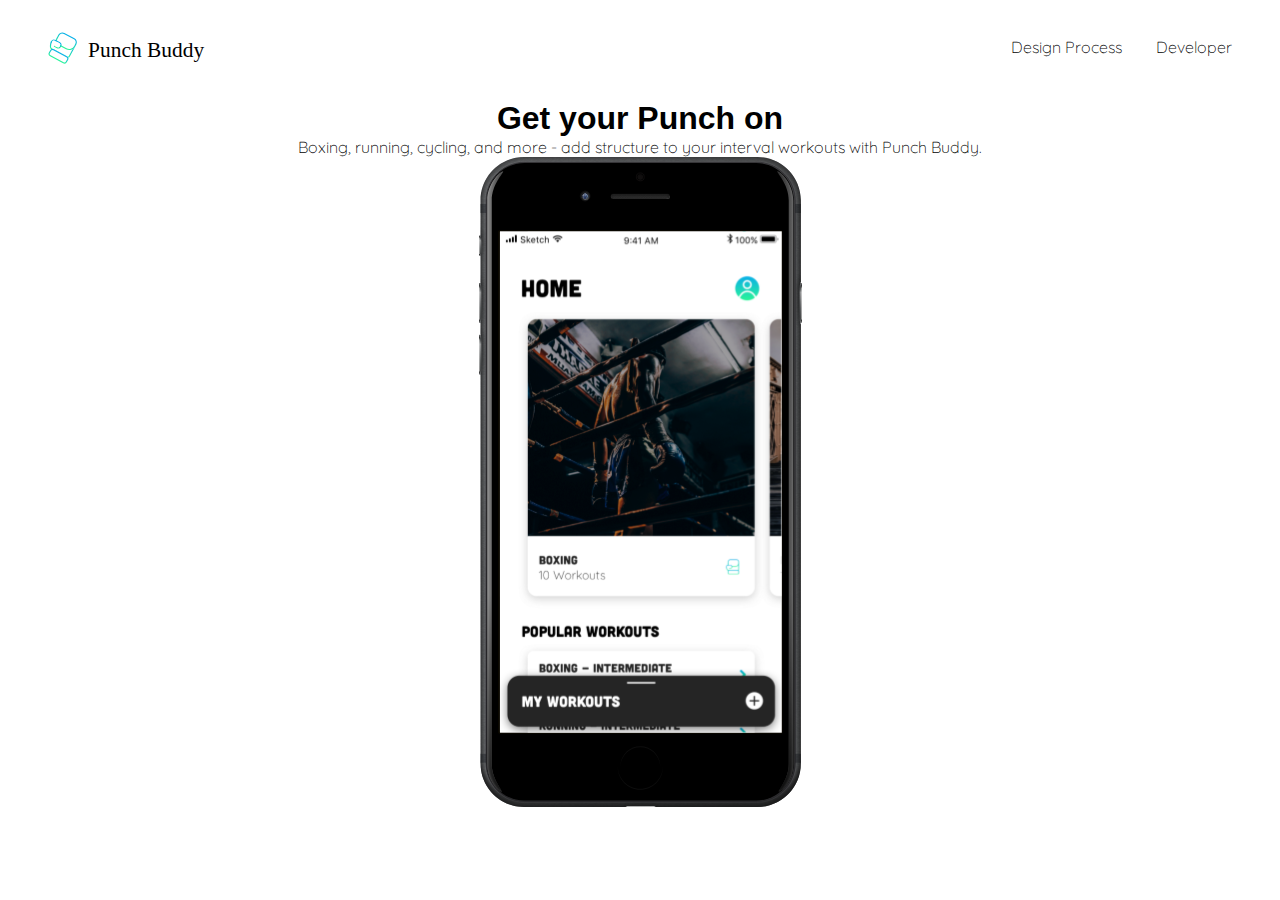
==== index.html @ 648a5d00 "Landing page" ====
<!DOCTYPE html>
<html>
  <!--[if lt IE 9]>
  <script>
  (function(){
    var ef = function(){};
    window.console = window.console || {log:ef,warn:ef,error:ef,dir:ef};
  }());
  </script>
  <script src="//cdnjs.cloudflare.com/ajax/libs/html5shiv/3.7.2/html5shiv.min.js"></script>
  <script src="//cdnjs.cloudflare.com/ajax/libs/html5shiv/3.7.2/html5shiv-printshiv.min.js"></script>
  <script src="//cdnjs.cloudflare.com/ajax/libs/es5-shim/3.4.0/es5-shim.js"></script>
  <script src="//cdnjs.cloudflare.com/ajax/libs/es5-shim/3.4.0/es5-sham.js"></script>
  <![endif]-->
  <head>
    <meta charset="UTF-8">
    <meta name="viewport" content="width=device-width, user-scalable=no, initial-scale=1.0, maximum-scale=1.0, minimum-scale=1.0">
    <meta name="description" content="Boxing, running, cycling, and more - add structure to your interval workouts with Punch Buddy.">
    <title>Punch Buddy</title>
    <link rel="icon" type="image/png" href="public/media/icon.png">
    <link rel="stylesheet" type="text/css" href="styles.css">
    <!-- Latest compiled and minified CSS -->
    <!--link rel="stylesheet" href="https://maxcdn.bootstrapcdn.com/bootstrap/latest/css/bootstrap.min.css"-->
    <link href="https://fonts.googleapis.com/css?family=Quicksand:300" rel="stylesheet">
  </head>

  <body>
    <nav class="nav-bar">
      <span class="left nav-left">
        <a href="index.html"><img class="inline" id="logo" src="media/logo_full.svg"/></a>
      </span>
      <span class="right nav-right">
        <a href="process.html"><p class="inline">Design Process</p></a>
        <a href="http://cristobalgrana.me/"><p class="inline">Developer</p></a>
      </span>
    </nav>
    <div class="hero center">
      <span class="left">
        <h1>Get your Punch on</h1>
        <p>Boxing, running, cycling, and more - add structure to your interval workouts with Punch Buddy.</p>
      </span>
      <img class="inline" src="media/screen_home.svg"/>
    </div>
  </body>
</html>
---- styles.css ----
* {
  margin: 0;
  padding: 0;
}

body {
  font-family: "Quicksand", sans-serif !important;
  font-weight: 300 !important;
}

.left {
  text-align: : left;
}

.right {
  text-align: : right;
}

.center {
  text-align: center;
}

.inline {
  display: inline;
}

a {
  text-decoration: none;
  color: black;
  margin-left: 30px;
}

a:active {
  color: black;
}

h1, h2, h3 {
  font-family: "Cubano", sans-serif;
}

.nav-bar {
  position: relative;
  top: 0;
  left: 0;
  padding: 2rem 3rem;
}

.nav-bar #logo {
  height: 2rem;
}

.nav-right {
  float: right;
  padding-top: 5px;
}

.nav-left a {
  margin: 0;
}

.nav-bar p {
  position: relative;
}

.nav-bar p::before {
  content: "";
  position: absolute;
  border-radius: 16px;
  width: 100%;
  height: 2px;
  bottom: 0;
  left: 0;
  opacity: 0;
  background: linear-gradient(to right, #08aeea, #2af598);
  -webkit-transform: translateY(200%);
  transform: translateY(200%);
  -webkit-transition: all 0.2s ease-in-out 0s;
  transition: all 0.2s ease-in-out 0s;
}

.nav-bar p:hover::before {
  opacity: 1;
 -webkit-transform: translateY(100%);
 transform: translateY(100%);
}

#process::before {
  content: "";
  position: absolute;
  border-radius: 16px;
  width: 100%;
  height: 2px;
  bottom: 0;
  left: 0;
  opacity: 1;
  background: linear-gradient(to right, #08aeea, #2af598);
  -webkit-transform: translateY(100%);
  transform: translateY(100%);
}
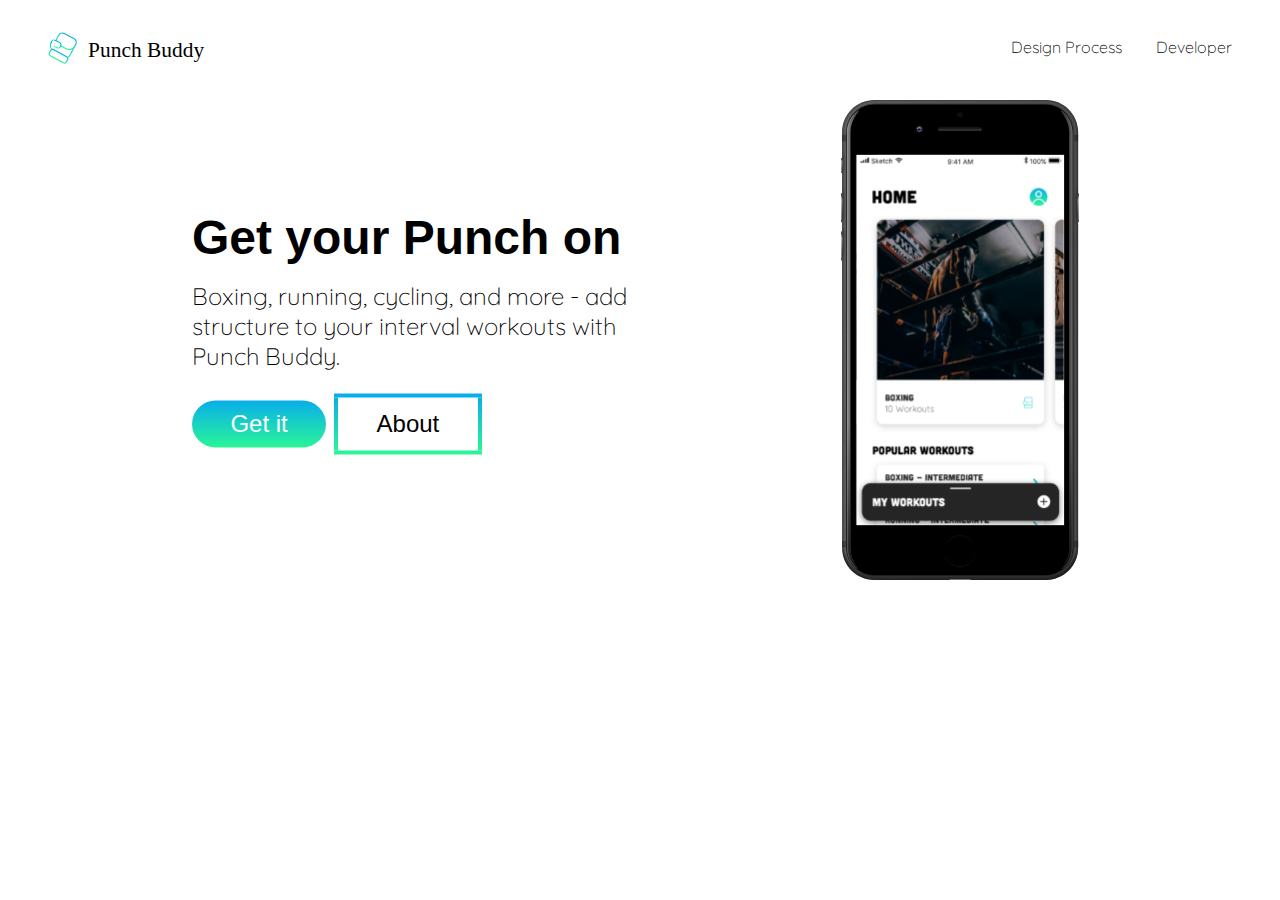
==== commit 1e4f7d8a: "Landing page changes" ====
--- a/index.html
+++ b/index.html
@@ -34,12 +34,18 @@
         <a href="http://cristobalgrana.me/"><p class="inline">Developer</p></a>
       </span>
     </nav>
-    <div class="hero center">
-      <span class="left">
-        <h1>Get your Punch on</h1>
-        <p>Boxing, running, cycling, and more - add structure to your interval workouts with Punch Buddy.</p>
-      </span>
-      <img class="inline" src="media/screen_home.svg"/>
+    <div id="landing">
+      <div id="landing-title" class="left">
+        <div id="landing-title-content">
+          <h1>Get your Punch on</h1>
+          <p>Boxing, running, cycling, and more - add structure to your interval workouts with Punch Buddy.</p>
+          <br/><br/>
+          <span class="btn-primary">Get it</span>&nbsp;&nbsp;<span class="btn-secondary">About</span>
+        </div>
+      </div>
+      <div id="landing-image" class="center">
+        <img class="inline" src="media/screen_home.svg"/>
+      </div>
     </div>
   </body>
 </html>
--- a/styles.css
+++ b/styles.css
@@ -1,3 +1,8 @@
+@font-face {
+    font-family: "Cubano";
+    src: url('/public/media/jaapokki/Cubano-regular.otf');
+}
+
 * {
   margin: 0;
   padding: 0;
@@ -36,6 +41,27 @@
 
 h1, h2, h3 {
   font-family: "Cubano", sans-serif;
+}
+
+.btn-primary {
+  padding: 0.6rem 2.4rem;
+  background: linear-gradient(#08aeea, #2af598);
+  color: white;
+  border-radius: 30px;
+  font-family: "Cubano", sans-serif;
+  font-size: 1.5rem;
+}
+
+.btn-secondary {
+  padding: 0.8rem 2.4rem;
+  background-color: white;
+  border: solid 4px transparent;
+  border-image: linear-gradient(#08aeea, #2af598);
+  border-image-slice: 1;
+  border-radius: 30px;
+  color: black;
+  font-family: "Cubano", sans-serif;
+  font-size: 1.5rem;
 }
 
 .nav-bar {
@@ -84,6 +110,46 @@
  transform: translateY(100%);
 }
 
+#landing {
+  position: relative;
+  top: 0;
+  left: 0;
+  height: 100%;
+  width: 100%;
+}
+
+#landing-title {
+  width: 50%;
+  display: inline;
+  position: absolute;
+}
+
+#landing-title-content {
+  padding-left: 30%;
+  padding-top: 70%;
+  transform: translateY(-50%);
+}
+
+#landing-title-content h1 {
+  font-size: 3rem;
+}
+
+#landing-title p {
+  padding-top: 1rem;
+  font-size: 1.5rem;
+}
+
+#landing-image {
+  width: 50%;
+  display: inline;
+  position: absolute;
+  right: 0;
+}
+
+#landing-image img {
+  height: 30rem;
+}
+
 #process::before {
   content: "";
   position: absolute;
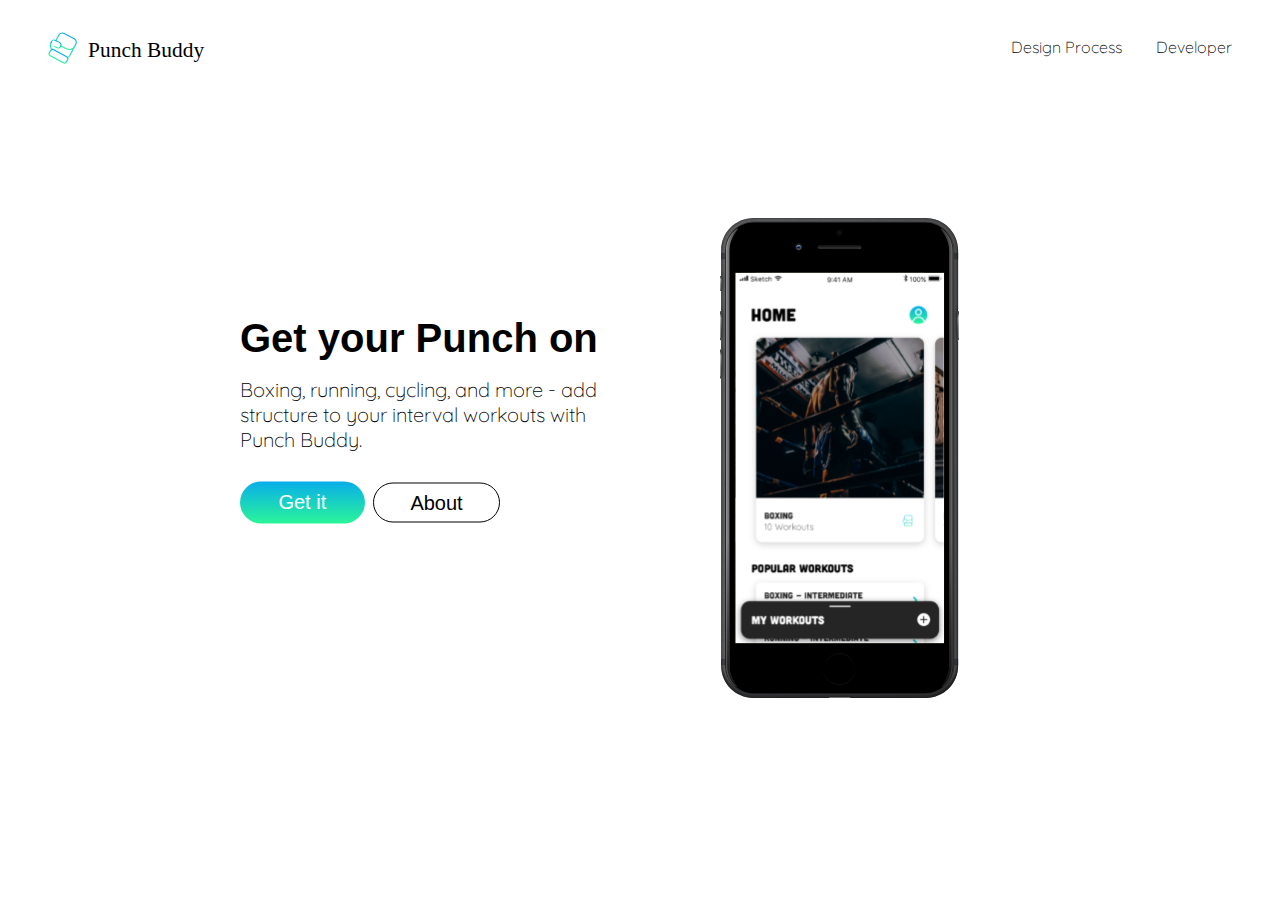
==== commit 0edfd04f: "Design process page" ====
--- a/index.html
+++ b/index.html
@@ -35,15 +35,13 @@
       </span>
     </nav>
     <div id="landing">
-      <div id="landing-title" class="left">
-        <div id="landing-title-content">
-          <h1>Get your Punch on</h1>
-          <p>Boxing, running, cycling, and more - add structure to your interval workouts with Punch Buddy.</p>
-          <br/><br/>
-          <span class="btn-primary">Get it</span>&nbsp;&nbsp;<span class="btn-secondary">About</span>
-        </div>
+      <div id="landing-title" class="left content">
+        <h1>Get your Punch on</h1>
+        <p>Boxing, running, cycling, and more - add structure to your interval workouts with Punch Buddy.</p>
+        <br/><br/>
+        <span class="btn-primary">Get it</span>&nbsp;&nbsp;<span class="btn-secondary"><span class="btn-secondary-inner">About</span></span>
       </div>
-      <div id="landing-image" class="center">
+      <div id="landing-image" class="content">
         <img class="inline" src="media/screen_home.svg"/>
       </div>
     </div>
--- a/styles.css
+++ b/styles.css
@@ -11,6 +11,7 @@
 body {
   font-family: "Quicksand", sans-serif !important;
   font-weight: 300 !important;
+  overflow-x: hidden;
 }
 
 .left {
@@ -27,6 +28,11 @@
 
 .inline {
   display: inline;
+}
+
+.content {
+  margin-top: 40vh;
+  transform: translateY(-50%);
 }
 
 a {
@@ -49,19 +55,17 @@
   color: white;
   border-radius: 30px;
   font-family: "Cubano", sans-serif;
-  font-size: 1.5rem;
+  font-size: 1.25rem;
 }
 
 .btn-secondary {
-  padding: 0.8rem 2.4rem;
+  padding: 0.5rem 2.3rem;
   background-color: white;
-  border: solid 4px transparent;
-  border-image: linear-gradient(#08aeea, #2af598);
-  border-image-slice: 1;
   border-radius: 30px;
+  border: solid 0.1rem black;
   color: black;
   font-family: "Cubano", sans-serif;
-  font-size: 1.5rem;
+  font-size: 1.25rem;
 }
 
 .nav-bar {
@@ -110,36 +114,33 @@
  transform: translateY(100%);
 }
 
-#landing {
+#landing, #design {
   position: relative;
   top: 0;
   left: 0;
   height: 100%;
   width: 100%;
-}
-
-#landing-title {
-  width: 50%;
-  display: inline;
-  position: absolute;
-}
-
-#landing-title-content {
-  padding-left: 30%;
-  padding-top: 70%;
-  transform: translateY(-50%);
-}
-
-#landing-title-content h1 {
-  font-size: 3rem;
-}
-
-#landing-title p {
+  display: grid;
+  grid-template-columns: repeat(2, 1fr);
+}
+
+#landing-title, #design-title {
+  width: 25rem;
+  margin-left: 15rem;
+  display: inline;
+  margin-top: 35vh;
+}
+
+#landing-title h1, #design-title h1, #brief h1, #flows h1 {
+  font-size: 2.5rem;
+}
+
+#landing-title p, #design-title p, #brief p, #brief p {
   padding-top: 1rem;
-  font-size: 1.5rem;
-}
-
-#landing-image {
+  font-size: 1.25rem;
+}
+
+#landing-image, #design-image {
   width: 50%;
   display: inline;
   position: absolute;
@@ -148,6 +149,12 @@
 
 #landing-image img {
   height: 30rem;
+  margin-left: 5rem;
+}
+
+#design-image img {
+  height: 35rem;
+  margin-left: 5rem;
 }
 
 #process::before {
@@ -163,3 +170,62 @@
   -webkit-transform: translateY(100%);
   transform: translateY(100%);
 }
+
+#brief {
+  position: relative;
+  margin-top: 20rem;
+  height: 100%;
+  width: 100%;
+  display: grid;
+  grid-template-columns: repeat(2, 1fr);
+}
+
+#brief-image {
+  width: 50%;
+  display: inline;
+}
+
+#brief-image img {
+  position: absolute;
+  height: 50rem;
+}
+
+#brief-title {
+  width: 25rem;
+  margin-left: 5rem;
+  display: inline;
+  margin-top: 35vh;
+}
+
+#flows, #screens {
+  position: relative;
+  margin-top: 20rem;
+  height: 100%;
+  width: 100%;
+  display: grid;
+  grid-template-columns: repeat(2, 1fr);
+}
+
+#flows-image, #screens-image {
+  width: 50%;
+  display: inline;
+  position: absolute;
+  right: 0;
+}
+
+#flows-image img {
+  height: 35rem;
+  margin-left: 5rem;
+}
+
+#screens-image img {
+  height: 65rem;
+  margin-left: 5rem;
+}
+
+#flows-title, #screens-title {
+  width: 25rem;
+  margin-left: 15rem;
+  display: inline;
+  margin-top: 35vh;
+}
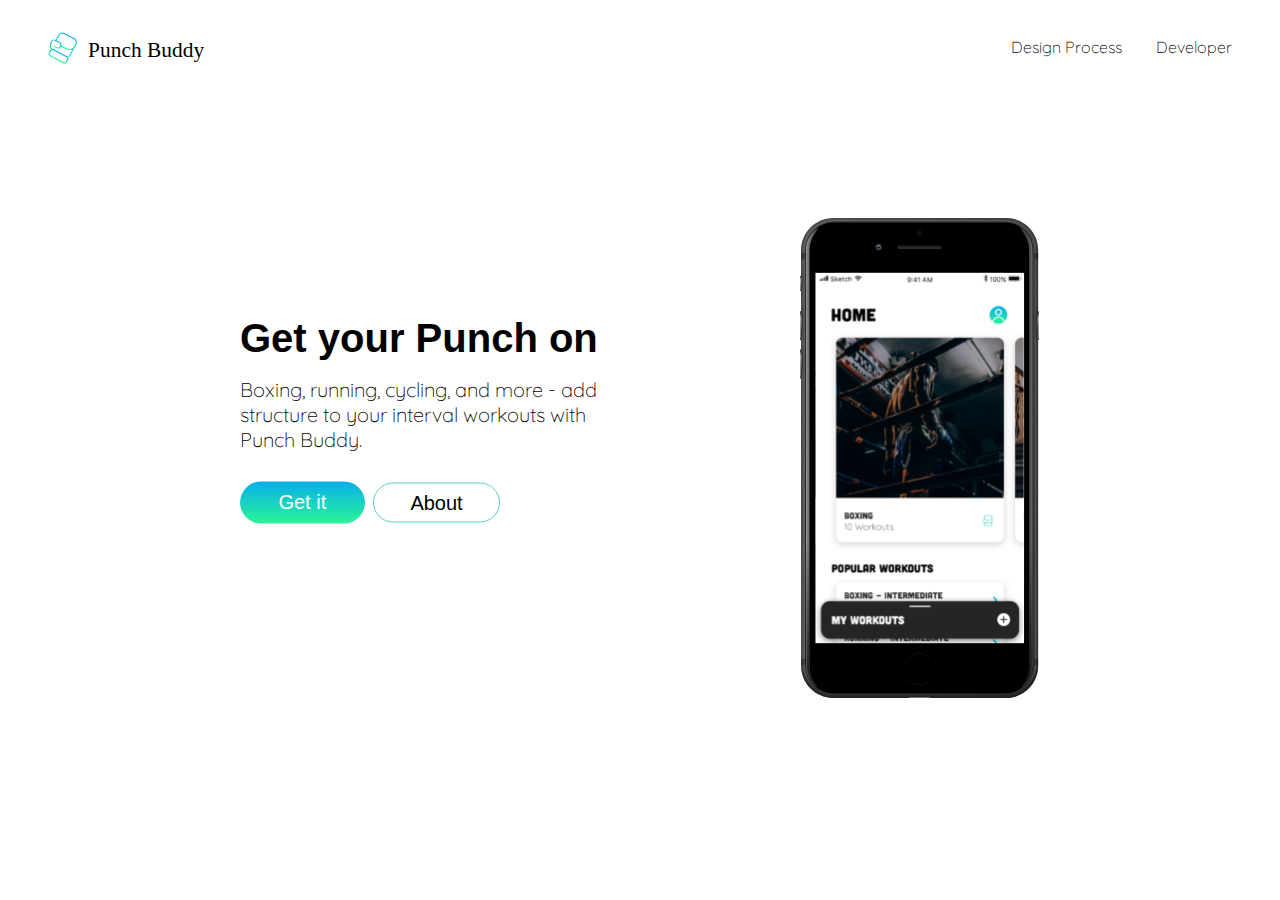
==== commit f9167e19: "Design process additions" ====
--- a/index.html
+++ b/index.html
@@ -17,7 +17,7 @@
     <meta name="viewport" content="width=device-width, user-scalable=no, initial-scale=1.0, maximum-scale=1.0, minimum-scale=1.0">
     <meta name="description" content="Boxing, running, cycling, and more - add structure to your interval workouts with Punch Buddy.">
     <title>Punch Buddy</title>
-    <link rel="icon" type="image/png" href="public/media/icon.png">
+    <link rel="icon" type="image/png" href="media/icon.png">
     <link rel="stylesheet" type="text/css" href="styles.css">
     <!-- Latest compiled and minified CSS -->
     <!--link rel="stylesheet" href="https://maxcdn.bootstrapcdn.com/bootstrap/latest/css/bootstrap.min.css"-->
--- a/styles.css
+++ b/styles.css
@@ -38,7 +38,6 @@
 a {
   text-decoration: none;
   color: black;
-  margin-left: 30px;
 }
 
 a:active {
@@ -62,7 +61,7 @@
   padding: 0.5rem 2.3rem;
   background-color: white;
   border-radius: 30px;
-  border: solid 0.1rem black;
+  border: solid 0.1rem #5fcec4;
   color: black;
   font-family: "Cubano", sans-serif;
   font-size: 1.25rem;
@@ -84,8 +83,8 @@
   padding-top: 5px;
 }
 
-.nav-left a {
-  margin: 0;
+.nav-right a {
+  margin-left: 30px;
 }
 
 .nav-bar p {
@@ -131,11 +130,11 @@
   margin-top: 35vh;
 }
 
-#landing-title h1, #design-title h1, #brief h1, #flows h1 {
+#landing-title h1, #design-title h1, #brief-title h1, #flows-title h1, #assets-title h1, #screens-title h1 {
   font-size: 2.5rem;
 }
 
-#landing-title p, #design-title p, #brief p, #brief p {
+#landing-title p, #design-title p, #brief-title p, #flows-title p, #assets-title p, #screens-title p {
   padding-top: 1rem;
   font-size: 1.25rem;
 }
@@ -149,7 +148,7 @@
 
 #landing-image img {
   height: 30rem;
-  margin-left: 5rem;
+  margin-left: 10rem;
 }
 
 #design-image img {
@@ -171,39 +170,51 @@
   transform: translateY(100%);
 }
 
-#brief {
-  position: relative;
-  margin-top: 20rem;
+#brief, #flows, #assets, #screens {
+  position: relative;
   height: 100%;
   width: 100%;
   display: grid;
   grid-template-columns: repeat(2, 1fr);
 }
 
-#brief-image {
+#brief {
+  margin-top: 20rem;
+}
+
+#screens {
+  margin-top: 0;
+}
+
+#flows {
+  margin-top: 40rem;
+}
+
+#assets {
+  margin-top: 30rem;
+}
+
+#brief-image, #assets-image {
   width: 50%;
   display: inline;
 }
 
 #brief-image img {
   position: absolute;
-  height: 50rem;
-}
-
-#brief-title {
+  height: 60rem;
+  margin-left: -20rem;
+}
+
+#assets-image img {
+  height: 35rem;
+  margin-left: -25rem;
+}
+
+#brief-title, #assets-title {
   width: 25rem;
   margin-left: 5rem;
   display: inline;
-  margin-top: 35vh;
-}
-
-#flows, #screens {
-  position: relative;
-  margin-top: 20rem;
-  height: 100%;
-  width: 100%;
-  display: grid;
-  grid-template-columns: repeat(2, 1fr);
+  margin-top: 30vh;
 }
 
 #flows-image, #screens-image {
@@ -219,7 +230,9 @@
 }
 
 #screens-image img {
-  height: 65rem;
+  height: 85rem;
+  position: absolute;
+  transform: translateY(-40%);
   margin-left: 5rem;
 }
 
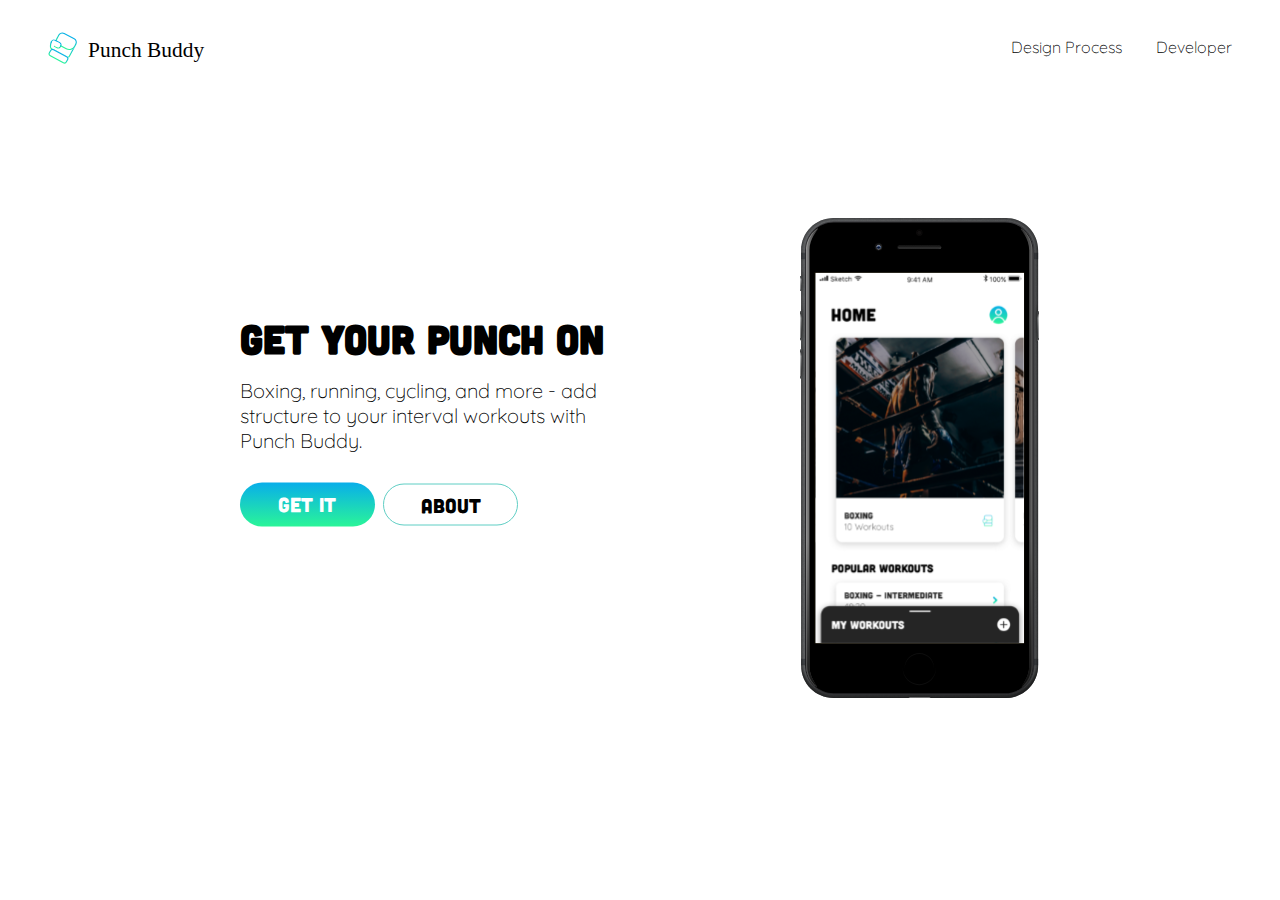
==== commit 84a5058f: "Google analytics support" ====
--- a/index.html
+++ b/index.html
@@ -13,6 +13,15 @@
   <script src="//cdnjs.cloudflare.com/ajax/libs/es5-shim/3.4.0/es5-sham.js"></script>
   <![endif]-->
   <head>
+    <!-- Global site tag (gtag.js) - Google Analytics -->
+    <script async src="https://www.googletagmanager.com/gtag/js?id=UA-82913179-5"></script>
+    <script>
+      window.dataLayer = window.dataLayer || [];
+      function gtag(){dataLayer.push(arguments);}
+      gtag('js', new Date());
+
+      gtag('config', 'UA-82913179-5');
+    </script>
     <meta charset="UTF-8">
     <meta name="viewport" content="width=device-width, user-scalable=no, initial-scale=1.0, maximum-scale=1.0, minimum-scale=1.0">
     <meta name="description" content="Boxing, running, cycling, and more - add structure to your interval workouts with Punch Buddy.">
--- a/styles.css
+++ b/styles.css
@@ -1,6 +1,6 @@
 @font-face {
     font-family: "Cubano";
-    src: url('/public/media/jaapokki/Cubano-regular.otf');
+    src: url('media/Cubano-Regular.otf');
 }
 
 * {
@@ -232,8 +232,8 @@
 #screens-image img {
   height: 85rem;
   position: absolute;
-  transform: translateY(-40%);
-  margin-left: 5rem;
+  transform: translateY(-45%);
+  margin-left: 10rem;
 }
 
 #flows-title, #screens-title {
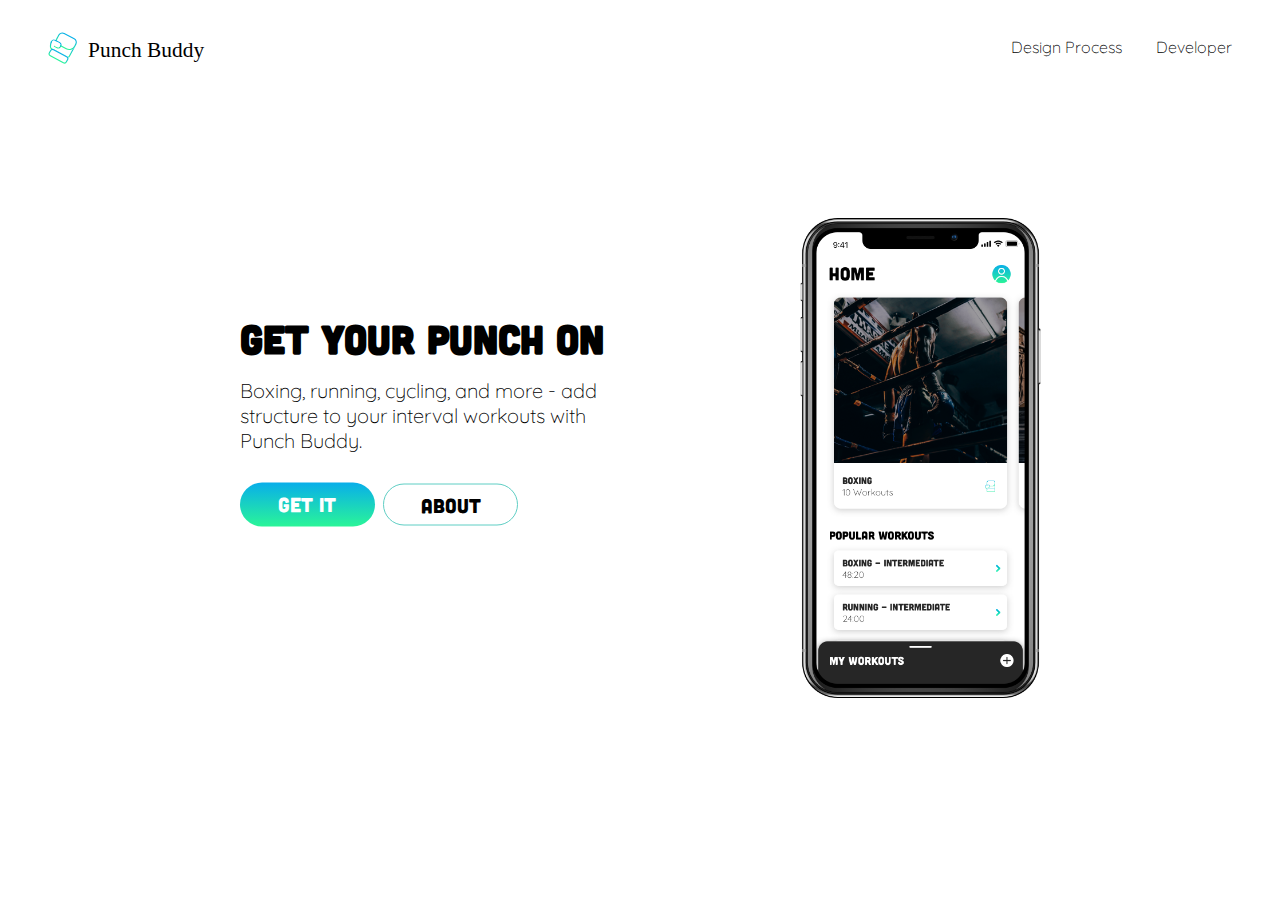
==== commit fa888f66: "Update index.html" ====
--- a/index.html
+++ b/index.html
@@ -28,8 +28,6 @@
     <title>Punch Buddy</title>
     <link rel="icon" type="image/png" href="media/icon.png">
     <link rel="stylesheet" type="text/css" href="styles.css">
-    <!-- Latest compiled and minified CSS -->
-    <!--link rel="stylesheet" href="https://maxcdn.bootstrapcdn.com/bootstrap/latest/css/bootstrap.min.css"-->
     <link href="https://fonts.googleapis.com/css?family=Quicksand:300" rel="stylesheet">
   </head>
 
@@ -48,10 +46,10 @@
         <h1>Get your Punch on</h1>
         <p>Boxing, running, cycling, and more - add structure to your interval workouts with Punch Buddy.</p>
         <br/><br/>
-        <span class="btn-primary">Get it</span>&nbsp;&nbsp;<span class="btn-secondary"><span class="btn-secondary-inner">About</span></span>
+        <span class="btn-primary">Get it</span>&nbsp;&nbsp;<a href="process.html"><span class="btn-secondary"><span class="btn-secondary-inner">About</span></span></a>
       </div>
       <div id="landing-image" class="content">
-        <img class="inline" src="media/screen_home.svg"/>
+        <img class="inline" src="media/screen_home.png"/>
       </div>
     </div>
   </body>
--- a/styles.css
+++ b/styles.css
@@ -130,11 +130,11 @@
   margin-top: 35vh;
 }
 
-#landing-title h1, #design-title h1, #brief-title h1, #flows-title h1, #assets-title h1, #screens-title h1 {
+#landing-title h1, #design-title h1, #brief-title h1, #flows-title h1, #assets-title h1, #screens-title h1, #conclusion h1 {
   font-size: 2.5rem;
 }
 
-#landing-title p, #design-title p, #brief-title p, #flows-title p, #assets-title p, #screens-title p {
+#landing-title p, #design-title p, #brief-title p, #flows-title p, #assets-title p, #screens-title p, #conclusion p {
   padding-top: 1rem;
   font-size: 1.25rem;
 }
@@ -232,7 +232,7 @@
 #screens-image img {
   height: 85rem;
   position: absolute;
-  transform: translateY(-45%);
+  transform: translateY(-50%); /*-45%*/
   margin-left: 10rem;
 }
 
@@ -242,3 +242,39 @@
   display: inline;
   margin-top: 35vh;
 }
+
+#conclusion {
+  position: relative;
+  top: 0;
+  left: 0;
+  height: 100%;
+  width: 100%;
+  text-align: center;
+  margin-top: 60vh;
+  padding-bottom: 20rem;
+  padding-top: 10rem;
+}
+
+#conclusion p {
+  margin: 0 auto;
+  width: 40rem;
+  text-align: justify;
+  margin-bottom: 2rem;
+}
+
+#conclusion footer {
+  position: absolute;
+  bottom: 0;
+  text-align: center;
+  width: 100%;
+}
+
+#conclusion footer p {
+  text-align: center;
+  font-size: 1rem;
+}
+
+#conclusion footer img {
+  height: 1.5rem;
+  transform: translateY(25%);
+}
